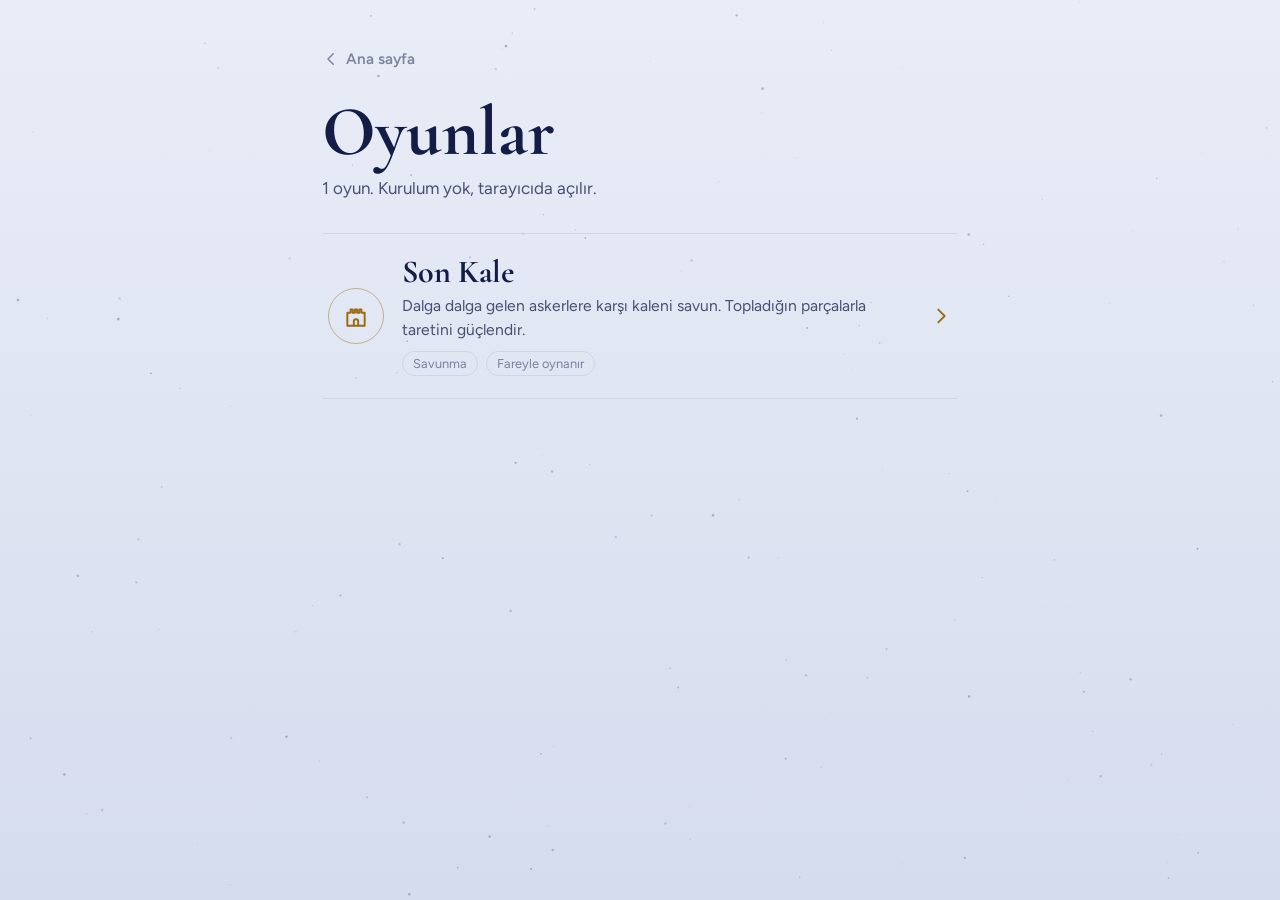
==== oyunlar/index.html @ df39e7db "Add files via upload" ====
<!DOCTYPE html>
<html lang="tr">
<head>
<meta charset="utf-8">
<meta name="viewport" content="width=device-width, initial-scale=1, viewport-fit=cover">
<link rel="icon" href="data:image/svg+xml,<svg xmlns=%22http://www.w3.org/2000/svg%22 viewBox=%220 0 100 100%22><text y=%22.9em%22 font-size=%2290%22>🦉</text></svg>">
<link rel="preconnect" href="https://fonts.googleapis.com">
<link rel="preconnect" href="https://fonts.gstatic.com" crossorigin>
<link href="https://fonts.googleapis.com/css2?family=Cormorant+Garamond:wght@600;700&family=Figtree:wght@400;500;600;700&display=swap" rel="stylesheet">
<title>Oyunlar | Baykuş</title>
<style>
:root{
  --bg:#0b1233; --bg-deep:#04071a; --ink:#f3eedf; --ink-soft:rgba(243,238,223,.74); --ink-faint:rgba(243,238,223,.5);
  --gold:#e7c063; --gold-line:rgba(231,192,99,.5); --surface:rgba(255,255,255,.05); --surface-2:rgba(255,255,255,.1);
  --serif:"Cormorant Garamond","Iowan Old Style",Georgia,"Times New Roman",serif;
  --sans:"Figtree",-apple-system,"Segoe UI",Roboto,Helvetica,Arial,sans-serif;
  color-scheme:dark;box-sizing:border-box;
  padding-top:env(safe-area-inset-top,0px);padding-bottom:env(safe-area-inset-bottom,0px);
}
@media (prefers-color-scheme: light){:root:not([data-theme="dark"]){
  --bg:#e9edf7; --bg-deep:#d5dcee; --ink:#141d45; --ink-soft:rgba(20,29,69,.75); --ink-faint:rgba(20,29,69,.5);
  --gold:#9a6b12; --gold-line:rgba(154,107,18,.45); --surface:rgba(255,255,255,.65); --surface-2:rgba(20,29,69,.08);
  color-scheme:light;}}
:root[data-theme="dark"]{
  --bg:#0b1233; --bg-deep:#04071a; --ink:#f3eedf; --ink-soft:rgba(243,238,223,.74); --ink-faint:rgba(243,238,223,.5);
  --gold:#e7c063; --gold-line:rgba(231,192,99,.5); --surface:rgba(255,255,255,.05); --surface-2:rgba(255,255,255,.1);
  color-scheme:dark;}
*,*::before,*::after{box-sizing:border-box}
html{min-height:100%;background:linear-gradient(180deg,var(--bg),var(--bg-deep)) fixed var(--bg-deep);scroll-padding-top:env(safe-area-inset-top,0px)}
body{margin:0;min-height:100%;color:var(--ink);
  font-family:var(--sans);font-size:17px;line-height:1.5;-webkit-font-smoothing:antialiased}
#sky{position:fixed;inset:0;width:100%;height:100%;z-index:0;pointer-events:none}
.wrap{position:relative;z-index:1;max-width:680px;margin:0 auto;padding:48px 22px 64px}
a{color:inherit}
:focus-visible{outline:2px solid var(--gold);outline-offset:3px;border-radius:6px}
.rows{list-style:none;margin:0;padding:0;border-top:1px solid var(--surface-2)}
.row{display:grid;grid-template-columns:56px 1fr auto;gap:18px;align-items:center;padding:22px 6px;
  border-bottom:1px solid var(--surface-2);text-decoration:none;transition:background .2s}
a.row:hover{background:var(--surface)}
.row .ic{width:56px;height:56px;border:1.5px solid var(--gold-line);border-radius:50%;display:grid;place-items:center;color:var(--gold)}
.row .ic svg{width:26px;height:26px}
.row h2{font-family:var(--serif);font-weight:700;font-size:2rem;line-height:1;margin:0 0 6px}
.row p{margin:0;color:var(--ink-soft);font-size:.98rem}
.row .go{color:var(--gold);width:22px;height:22px}
.row.soon{opacity:.6}
.pill{font-size:.78rem;font-weight:600;color:var(--gold);border:1px solid var(--gold-line);border-radius:999px;padding:3px 10px;white-space:nowrap}
.back{display:inline-flex;align-items:center;gap:6px;color:var(--ink-faint);text-decoration:none;font-weight:600;font-size:.95rem;margin-bottom:28px}
.back:hover{color:var(--gold)}
.back svg{width:18px;height:18px}
footer{margin-top:40px;color:var(--ink-faint);font-size:.85rem}
@media (max-width:420px){.row{grid-template-columns:44px 1fr auto;gap:14px}.row .ic{width:44px;height:44px}.row h2{font-size:1.7rem}}
@media (prefers-reduced-motion: reduce){*{transition:none!important}}
h1{font-family:var(--serif);font-weight:700;font-size:clamp(3rem,12vw,4.4rem);line-height:.95;margin:0}
.sub{color:var(--ink-soft);margin:10px 0 32px}
.meta{display:flex;gap:8px;flex-wrap:wrap;margin-top:10px}
.meta span{font-size:.8rem;color:var(--ink-faint);border:1px solid var(--surface-2);border-radius:999px;padding:2px 10px}
</style>
</head>
<body>
<canvas id="sky" aria-hidden="true"></canvas>
<div class="wrap">
  <a class="back" href="../"><svg viewBox="0 0 24 24" fill="none" stroke="currentColor" stroke-width="2" stroke-linecap="round" stroke-linejoin="round"><path d="m15 5-7 7 7 7"/></svg>Ana sayfa</a>
  <h1>Oyunlar</h1>
  <p class="sub" id="count"></p>
  <ul class="rows" id="list"></ul>
</div>
<script>
/* ===== Yeni oyun eklemek için bu listeye bir satır ekle ===== */
const GAMES = [
  {
    file: "kale.html",
    title: "Son Kale",
    desc: "Dalga dalga gelen askerlere karşı kaleni savun. Topladığın parçalarla taretini güçlendir.",
    tags: ["Savunma", "Fareyle oynanır"],
    icon: '<path d="M4 21V9h3V6h2v3h2V6h2v3h2V6h2v3h3v12z"/><path d="M10 21v-4a2 2 0 0 1 4 0v4"/>'
  },
];

const esc=s=>String(s).replace(/[&<>"]/g,c=>({"&":"&amp;","<":"&lt;",">":"&gt;",'"':"&quot;"}[c]));
document.getElementById("count").textContent = GAMES.length + " oyun. Kurulum yok, tarayıcıda açılır.";
document.getElementById("list").innerHTML = GAMES.map(g => `<li><a class="row" href="${esc(g.file)}">
  <span class="ic"><svg viewBox="0 0 24 24" fill="none" stroke="currentColor" stroke-width="1.8" stroke-linejoin="round">${g.icon}</svg></span>
  <span><h2>${esc(g.title)}</h2><p>${esc(g.desc)}</p><span class="meta">${g.tags.map(t=>`<span>${esc(t)}</span>`).join("")}</span></span>
  <svg class="go" viewBox="0 0 24 24" fill="none" stroke="currentColor" stroke-width="2" stroke-linecap="round" stroke-linejoin="round" aria-hidden="true"><path d="m9 5 7 7-7 7"/></svg>
</a></li>`).join("");
function drawSky(){
  const c=document.getElementById("sky"),dpr=devicePixelRatio||1;
  c.width=innerWidth*dpr;c.height=innerHeight*dpr;
  const x=c.getContext("2d");x.scale(dpr,dpr);
  const light=matchMedia("(prefers-color-scheme: light)").matches;
  let s=42;const r=()=>(s=(s*1103515245+12345)%2147483648)/2147483648;
  for(let i=0;i<160;i++){x.globalAlpha=(.25+r()*.75)*(light?.3:1);x.fillStyle=light?"#141d45":"#fff";x.beginPath();x.arc(r()*innerWidth,r()*innerHeight,.3+r()*1.1,0,Math.PI*2);x.fill();}
}
addEventListener("resize",drawSky);matchMedia("(prefers-color-scheme: light)").addEventListener("change",drawSky);drawSky();
</script>
</body>
</html>
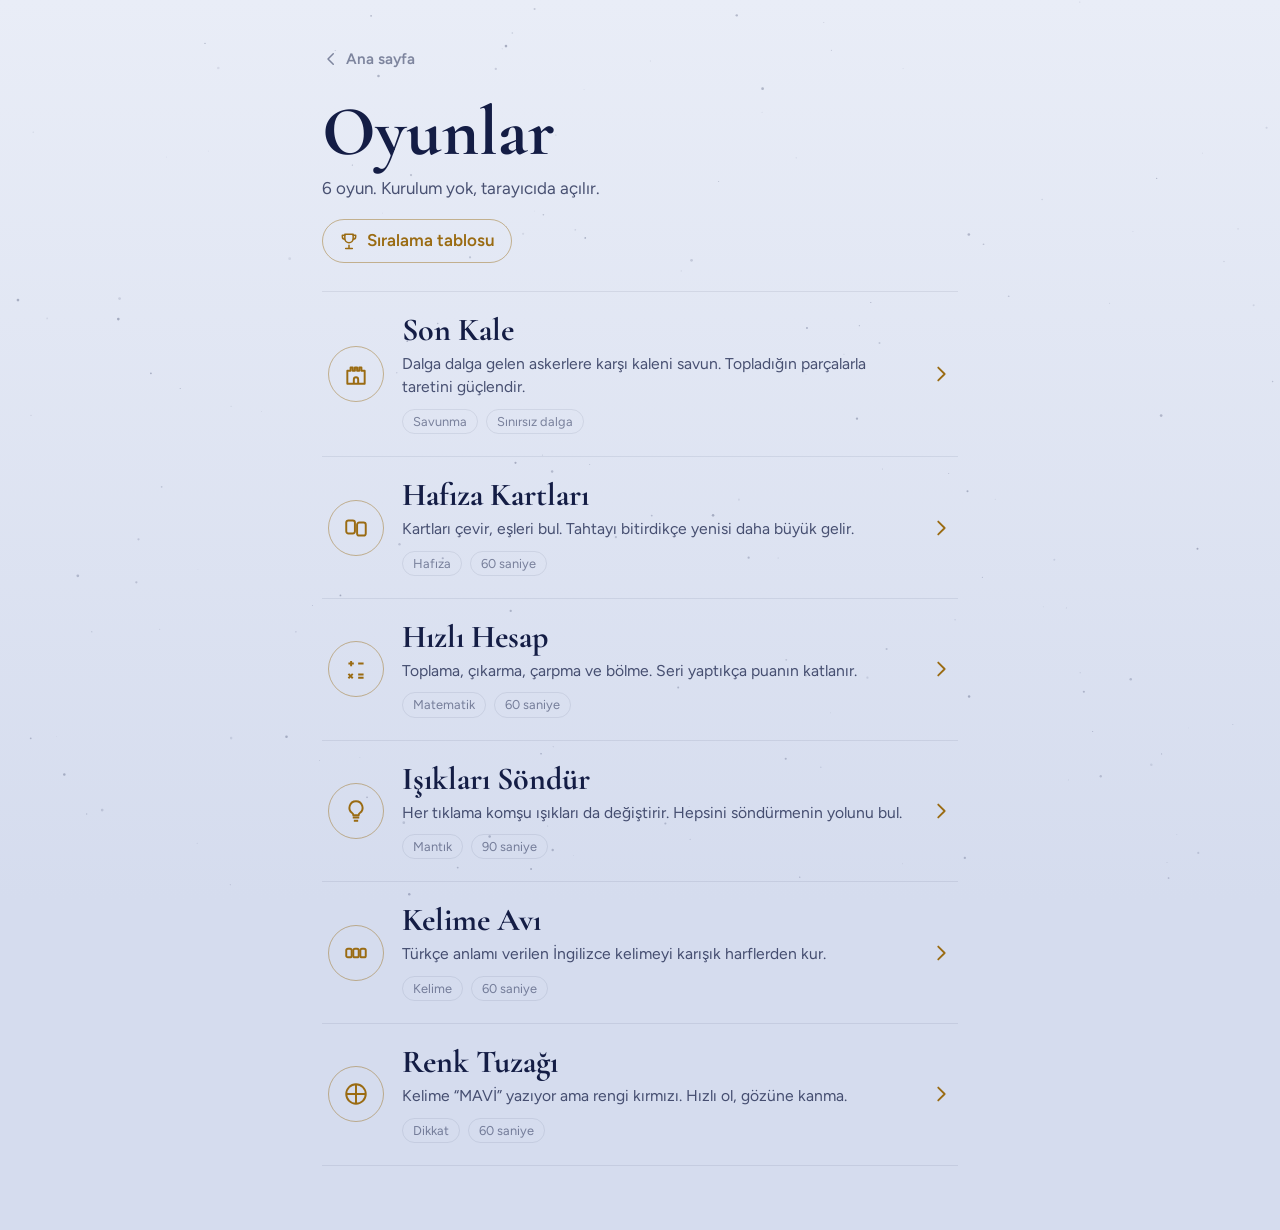
==== commit c7aa8e0c: "Add files via upload" ====
--- a/oyunlar/index.html
+++ b/oyunlar/index.html
@@ -52,6 +52,9 @@
 @media (prefers-reduced-motion: reduce){*{transition:none!important}}
 h1{font-family:var(--serif);font-weight:700;font-size:clamp(3rem,12vw,4.4rem);line-height:.95;margin:0}
 .sub{color:var(--ink-soft);margin:10px 0 32px}
+.sira-link{display:inline-flex;align-items:center;gap:8px;margin:-14px 0 28px;color:var(--gold);font-weight:600;text-decoration:none;border:1.5px solid var(--gold-line);border-radius:999px;padding:8px 16px}
+.sira-link:hover{border-color:var(--gold)}
+.sira-link svg{width:20px;height:20px}
 .meta{display:flex;gap:8px;flex-wrap:wrap;margin-top:10px}
 .meta span{font-size:.8rem;color:var(--ink-faint);border:1px solid var(--surface-2);border-radius:999px;padding:2px 10px}
 </style>
@@ -62,18 +65,36 @@
   <a class="back" href="../"><svg viewBox="0 0 24 24" fill="none" stroke="currentColor" stroke-width="2" stroke-linecap="round" stroke-linejoin="round"><path d="m15 5-7 7 7 7"/></svg>Ana sayfa</a>
   <h1>Oyunlar</h1>
   <p class="sub" id="count"></p>
+  <a class="sira-link" href="siralama.html"><svg viewBox="0 0 24 24" fill="none" stroke="currentColor" stroke-width="1.8" stroke-linecap="round" stroke-linejoin="round"><path d="M8 21h8M12 17v4M7 4h10v5a5 5 0 0 1-10 0z"/><path d="M17 5h3v2a3 3 0 0 1-3 3M7 5H4v2a3 3 0 0 0 3 3"/></svg>Sıralama tablosu</a>
   <ul class="rows" id="list"></ul>
 </div>
 <script>
 /* ===== Yeni oyun eklemek için bu listeye bir satır ekle ===== */
 const GAMES = [
-  {
-    file: "kale.html",
-    title: "Son Kale",
-    desc: "Dalga dalga gelen askerlere karşı kaleni savun. Topladığın parçalarla taretini güçlendir.",
-    tags: ["Savunma", "Fareyle oynanır"],
-    icon: '<path d="M4 21V9h3V6h2v3h2V6h2v3h2V6h2v3h3v12z"/><path d="M10 21v-4a2 2 0 0 1 4 0v4"/>'
-  },
+  { file:"kale.html", title:"Son Kale",
+    desc:"Dalga dalga gelen askerlere karşı kaleni savun. Topladığın parçalarla taretini güçlendir.",
+    tags:["Savunma", "Sınırsız dalga"],
+    icon:'<path d="M4 21V9h3V6h2v3h2V6h2v3h2V6h2v3h3v12z"/><path d="M10 21v-4a2 2 0 0 1 4 0v4"/>' },
+  { file:"hafiza.html", title:"Hafıza Kartları",
+    desc:"Kartları çevir, eşleri bul. Tahtayı bitirdikçe yenisi daha büyük gelir.",
+    tags:["Hafıza", "60 saniye"],
+    icon:'<rect x="3" y="5" width="8" height="12" rx="2"/><rect x="13" y="7" width="8" height="12" rx="2"/>' },
+  { file:"matematik.html", title:"Hızlı Hesap",
+    desc:"Toplama, çıkarma, çarpma ve bölme. Seri yaptıkça puanın katlanır.",
+    tags:["Matematik", "60 saniye"],
+    icon:'<path d="M5 7h5M7.5 4.5v5M14 7h5M5 16.5l4 4M9 16.5l-4 4M14 17h5M14 20h5"/>' },
+  { file:"mantik.html", title:"Işıkları Söndür",
+    desc:"Her tıklama komşu ışıkları da değiştirir. Hepsini söndürmenin yolunu bul.",
+    tags:["Mantık", "90 saniye"],
+    icon:'<path d="M9 18h6M10 21h4"/><path d="M12 3a6 6 0 0 0-3.5 10.9c.6.4 1 1.2 1 2.1h5c0-.9.4-1.7 1-2.1A6 6 0 0 0 12 3z"/>' },
+  { file:"kelime.html", title:"Kelime Avı",
+    desc:"Türkçe anlamı verilen İngilizce kelimeyi karışık harflerden kur.",
+    tags:["Kelime", "60 saniye"],
+    icon:'<rect x="3" y="8" width="5" height="8" rx="1.5"/><rect x="9.5" y="8" width="5" height="8" rx="1.5"/><rect x="16" y="8" width="5" height="8" rx="1.5"/>' },
+  { file:"renk.html", title:"Renk Tuzağı",
+    desc:"Kelime “MAVİ” yazıyor ama rengi kırmızı. Hızlı ol, gözüne kanma.",
+    tags:["Dikkat", "60 saniye"],
+    icon:'<circle cx="12" cy="12" r="9"/><path d="M12 3v18M3 12h18"/>' },
 ];
 
 const esc=s=>String(s).replace(/[&<>"]/g,c=>({"&":"&amp;","<":"&lt;",">":"&gt;",'"':"&quot;"}[c]));
